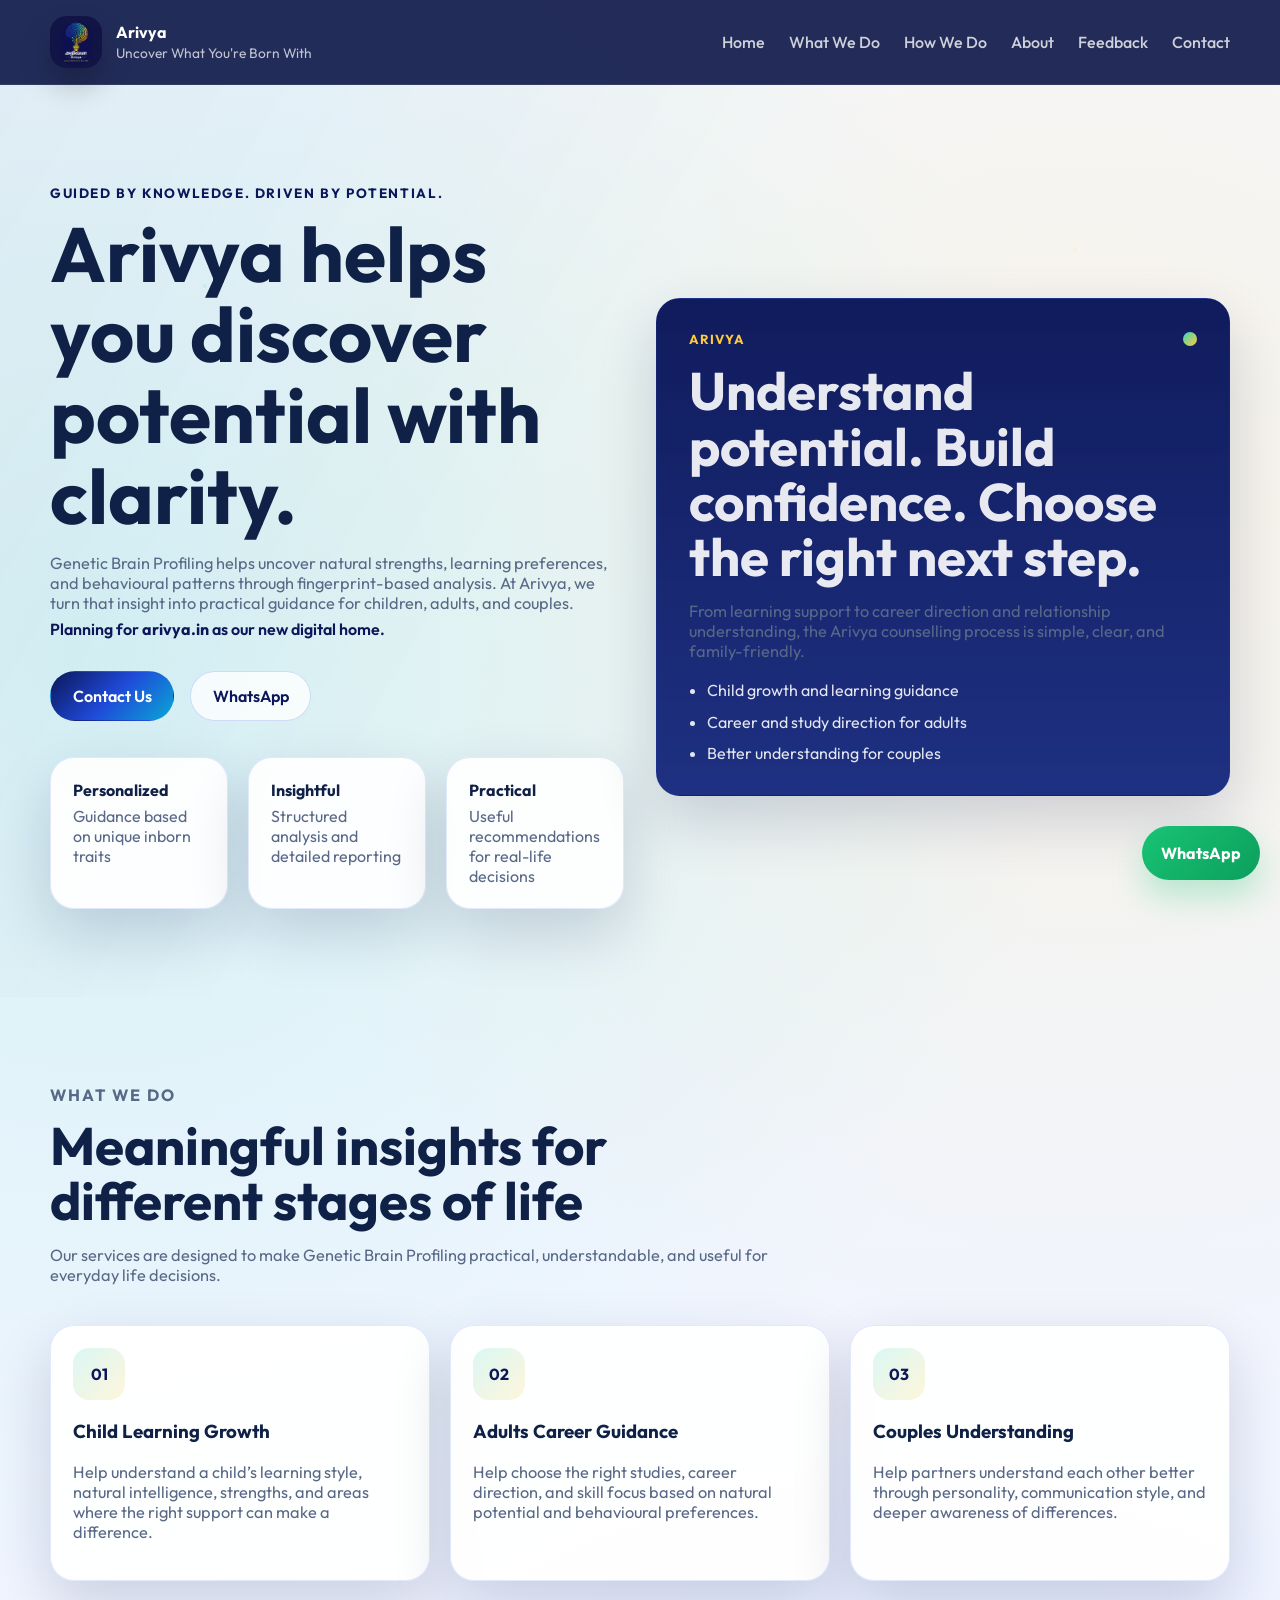
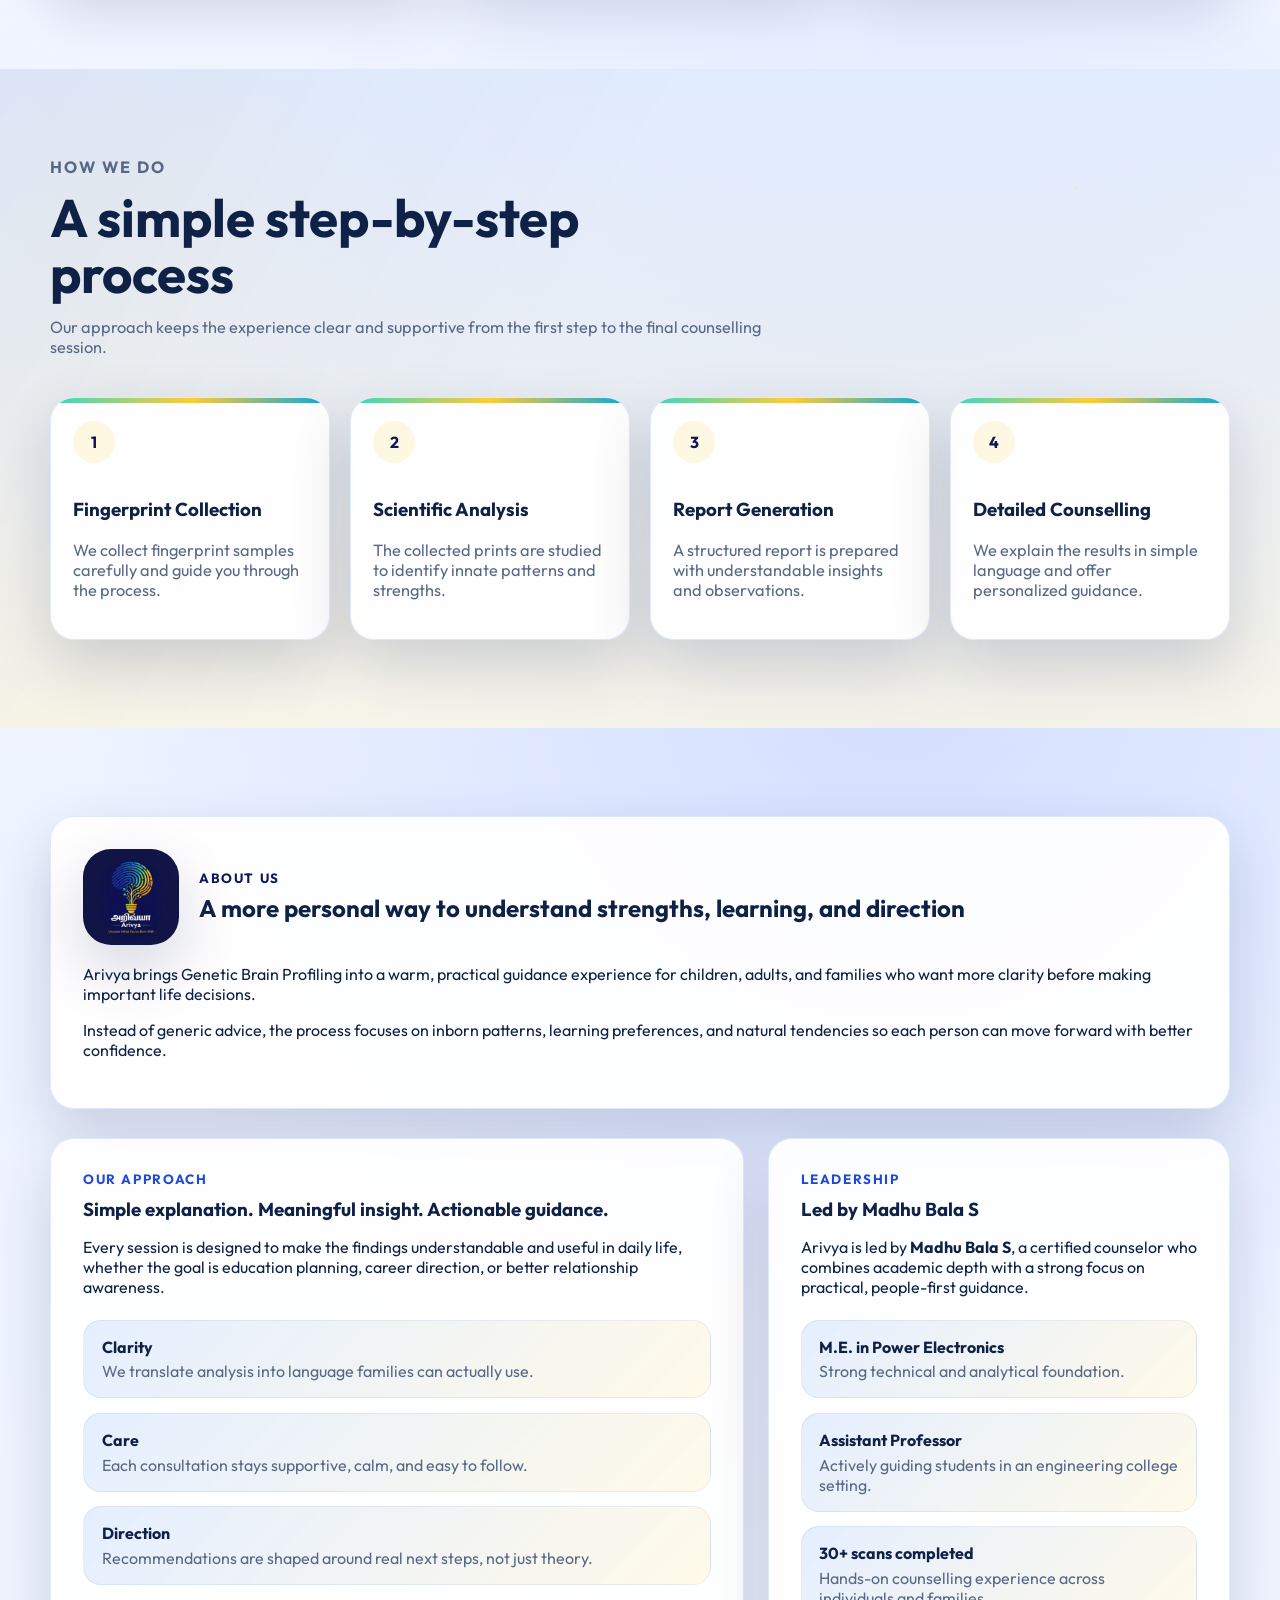
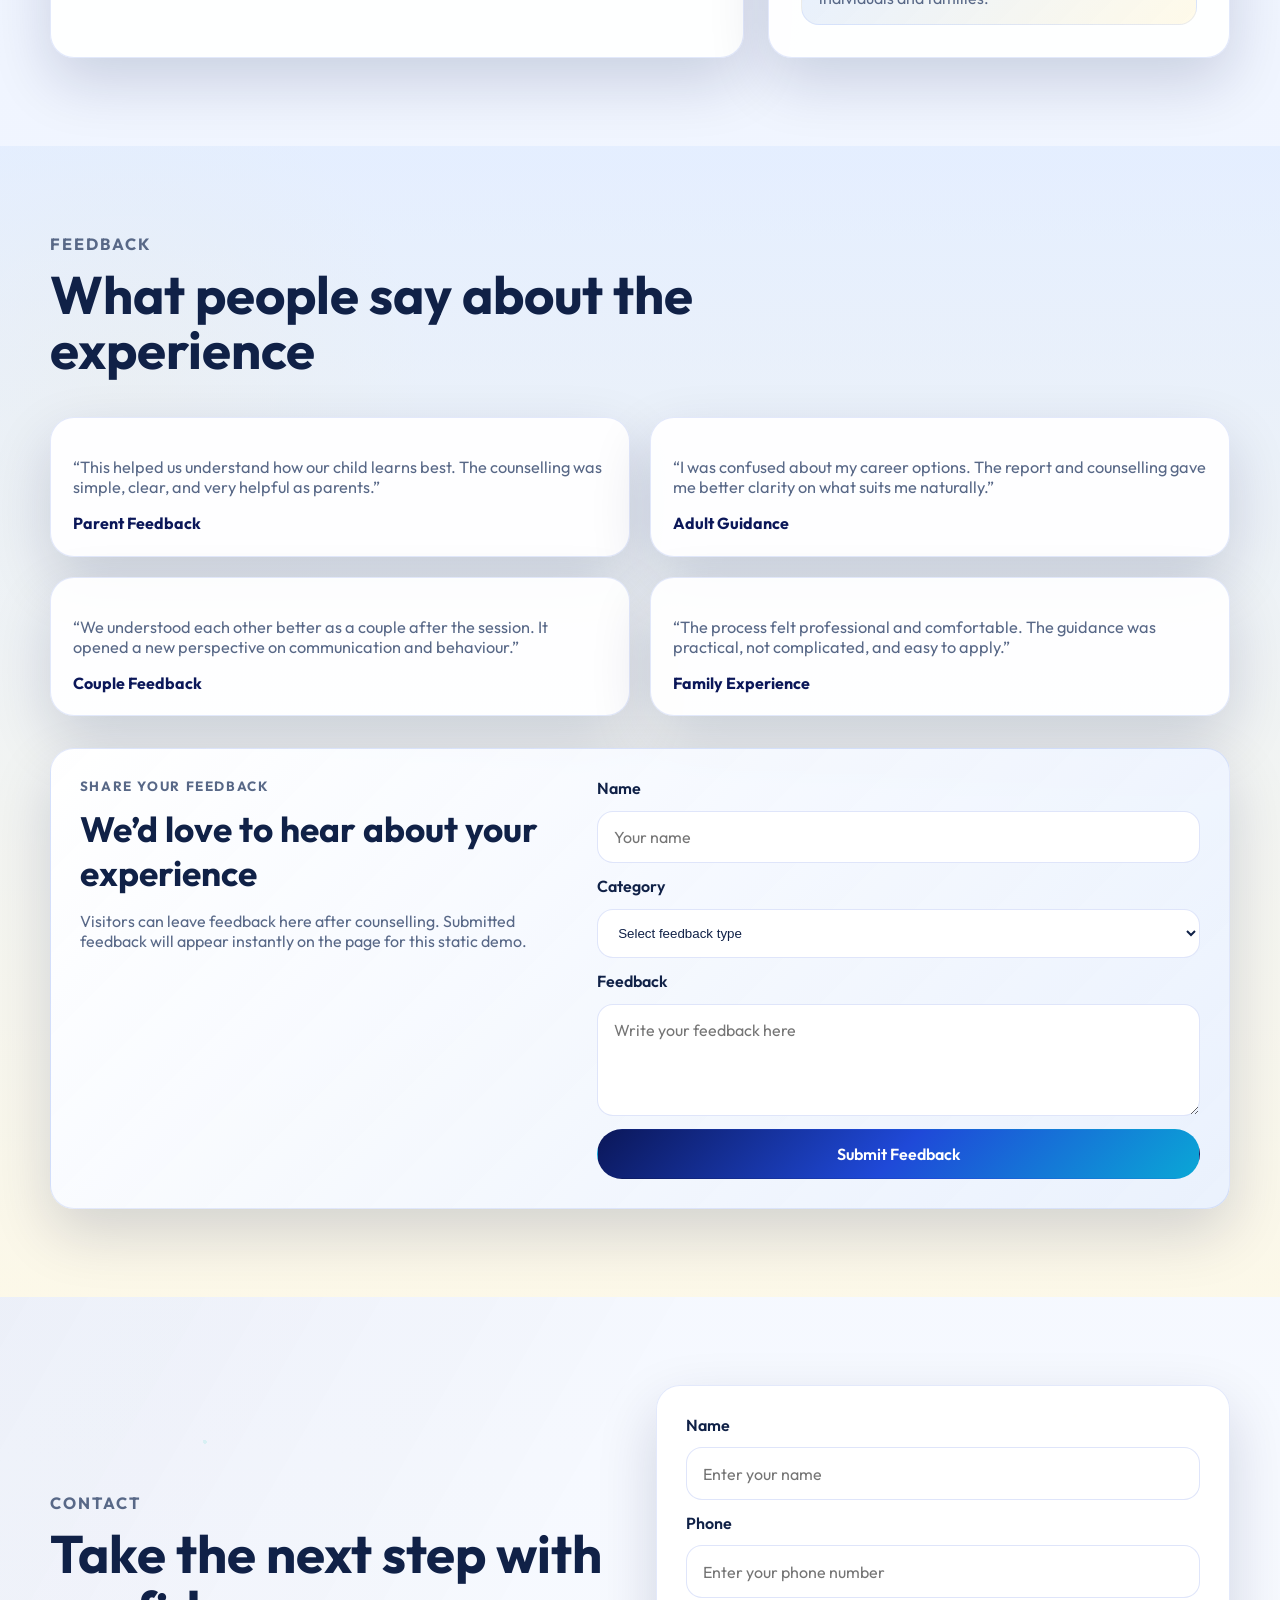
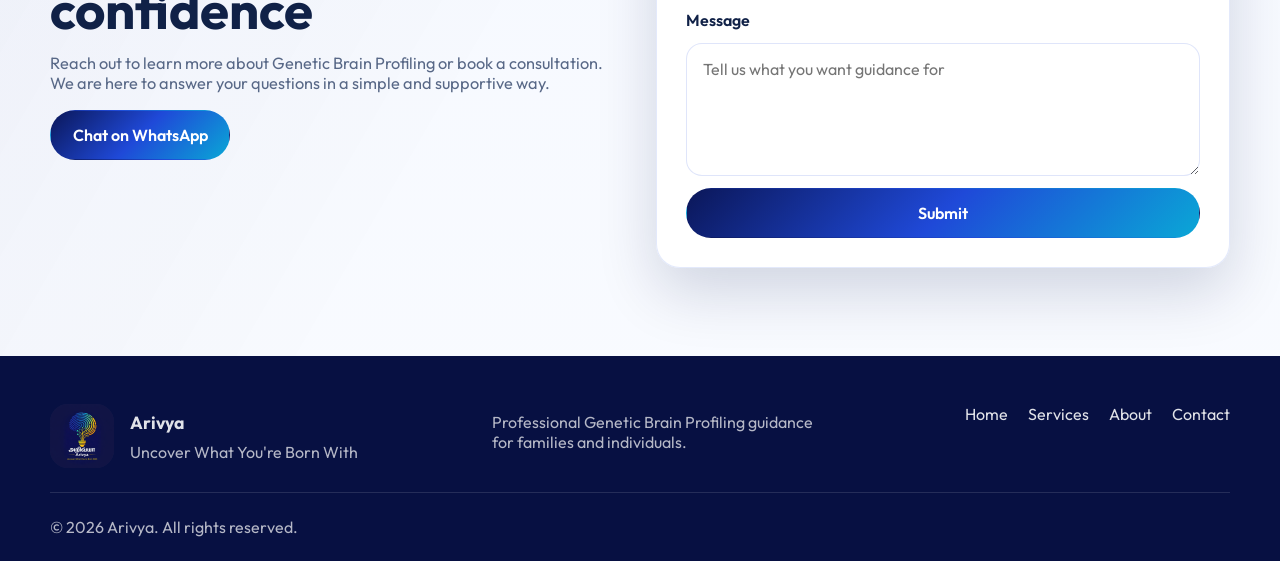
==== index.html @ 5482d52f "initial commit to website" ====
<!DOCTYPE html>
<html lang="en">
  <head>
    <meta charset="UTF-8" />
    <meta name="viewport" content="width=device-width, initial-scale=1.0" />
    <title>Arivya | Genetic Brain Profiling</title>
    <meta
      name="description"
      content="Arivya helps families, adults, and couples gain clarity through Genetic Brain Profiling with scientific analysis and personalized counselling."
    />
    <link rel="preconnect" href="https://fonts.googleapis.com" />
    <link rel="preconnect" href="https://fonts.gstatic.com" crossorigin />
    <link
      href="https://fonts.googleapis.com/css2?family=Outfit:wght@300;400;500;600;700;800&display=swap"
      rel="stylesheet"
    />
    <link rel="stylesheet" href="style.css" />
  </head>
  <body>
    <header class="site-header">
      <div class="container nav-bar">
        <a href="#home" class="brand">
          <img class="brand-logo" src="assets/arivya_logo_new.png" alt="Arivya logo" />
          <span class="brand-text">
            <strong>Arivya</strong>
            <span>Uncover What You're Born With</span>
          </span>
        </a>

        <button class="nav-toggle" type="button" aria-label="Toggle navigation" aria-expanded="false">
          <span></span>
          <span></span>
          <span></span>
        </button>

        <nav class="nav-links">
          <a href="#home">Home</a>
          <a href="#services">What We Do</a>
          <a href="#process">How We Do</a>
          <a href="#about">About</a>
          <a href="#testimonials">Feedback</a>
          <a href="#contact">Contact</a>
        </nav>
      </div>
    </header>

    <main>
      <section class="hero section fingerprint-bg" id="home">
        <div class="container hero-grid">
          <div class="hero-content reveal">
            <p class="section-tag">Guided by Knowledge. Driven by Potential.</p>
            <h1>Arivya helps you discover potential with clarity.</h1>
            <p class="hero-text">
              Genetic Brain Profiling helps uncover natural strengths, learning preferences,
              and behavioural patterns through fingerprint-based analysis. At Arivya,
              we turn that insight into practical guidance for children, adults, and couples.
            </p>
            <p class="hero-domain">Planning for <strong>arivya.in</strong> as our new digital home.</p>
            <div class="hero-actions">
              <a class="btn btn-primary" href="#contact">Contact Us</a>
              <a class="btn btn-secondary" href="https://wa.me/919976723540" target="_blank" rel="noopener">WhatsApp</a>
            </div>
            <div class="hero-highlights">
              <div class="highlight-card">
                <strong>Personalized</strong>
                <span>Guidance based on unique inborn traits</span>
              </div>
              <div class="highlight-card">
                <strong>Insightful</strong>
                <span>Structured analysis and detailed reporting</span>
              </div>
              <div class="highlight-card">
                <strong>Practical</strong>
                <span>Useful recommendations for real-life decisions</span>
              </div>
            </div>
          </div>

          <div class="hero-visual reveal">
            <div class="hero-card">
              <div class="hero-card-top">
                <span class="mini-label">Arivya</span>
                <span class="mini-dot"></span>
              </div>
              <h2>Understand potential. Build confidence. Choose the right next step.</h2>
              <p>
                From learning support to career direction and relationship understanding,
                the Arivya counselling process is simple, clear, and family-friendly.
              </p>
              <ul class="hero-points">
                <li>Child growth and learning guidance</li>
                <li>Career and study direction for adults</li>
                <li>Better understanding for couples</li>
              </ul>
            </div>
          </div>
        </div>
      </section>

      <section class="services section" id="services">
        <div class="container">
          <div class="section-heading reveal">
            <p class="section-tag">What We Do</p>
            <h2>Meaningful insights for different stages of life</h2>
            <p>
              Our services are designed to make Genetic Brain Profiling practical,
              understandable, and useful for everyday life decisions.
            </p>
          </div>

          <div class="card-grid">
            <article class="info-card reveal">
              <div class="card-icon">01</div>
              <h3>Child Learning Growth</h3>
              <p>
                Help understand a child’s learning style, natural intelligence,
                strengths, and areas where the right support can make a difference.
              </p>
            </article>

            <article class="info-card reveal">
              <div class="card-icon">02</div>
              <h3>Adults Career Guidance</h3>
              <p>
                Help choose the right studies, career direction, and skill focus
                based on natural potential and behavioural preferences.
              </p>
            </article>

            <article class="info-card reveal">
              <div class="card-icon">03</div>
              <h3>Couples Understanding</h3>
              <p>
                Help partners understand each other better through personality,
                communication style, and deeper awareness of differences.
              </p>
            </article>
          </div>
        </div>
      </section>

      <section class="process section fingerprint-bg soft-section" id="process">
        <div class="container">
          <div class="section-heading reveal">
            <p class="section-tag">How We Do</p>
            <h2>A simple step-by-step process</h2>
            <p>
              Our approach keeps the experience clear and supportive from the first
              step to the final counselling session.
            </p>
          </div>

          <div class="steps-layout">
            <article class="step-card reveal">
              <span class="step-number">1</span>
              <h3>Fingerprint Collection</h3>
              <p>We collect fingerprint samples carefully and guide you through the process.</p>
            </article>

            <article class="step-card reveal">
              <span class="step-number">2</span>
              <h3>Scientific Analysis</h3>
              <p>The collected prints are studied to identify innate patterns and strengths.</p>
            </article>

            <article class="step-card reveal">
              <span class="step-number">3</span>
              <h3>Report Generation</h3>
              <p>A structured report is prepared with understandable insights and observations.</p>
            </article>

            <article class="step-card reveal">
              <span class="step-number">4</span>
              <h3>Detailed Counselling</h3>
              <p>We explain the results in simple language and offer personalized guidance.</p>
            </article>
          </div>
        </div>
      </section>

      <section class="about section" id="about">
        <div class="container about-shell">
          <div class="about-intro reveal">
            <div class="about-brand-lockup">
              <img class="section-logo" src="assets/arivya_logo_new.png" alt="Arivya logo" />
              <div>
                <p class="section-tag">About Us</p>
                <h2>A more personal way to understand strengths, learning, and direction</h2>
              </div>
            </div>
            <p>
              Arivya brings Genetic Brain Profiling into a warm, practical guidance experience for
              children, adults, and families who want more clarity before making important life decisions.
            </p>
            <p>
              Instead of generic advice, the process focuses on inborn patterns, learning preferences,
              and natural tendencies so each person can move forward with better confidence.
            </p>
          </div>

          <div class="about-story">
            <article class="about-panel reveal">
              <p class="about-kicker">Our Approach</p>
              <h3>Simple explanation. Meaningful insight. Actionable guidance.</h3>
              <p>
                Every session is designed to make the findings understandable and useful in daily life,
                whether the goal is education planning, career direction, or better relationship awareness.
              </p>
              <div class="about-points">
                <div class="about-point">
                  <strong>Clarity</strong>
                  <span>We translate analysis into language families can actually use.</span>
                </div>
                <div class="about-point">
                  <strong>Care</strong>
                  <span>Each consultation stays supportive, calm, and easy to follow.</span>
                </div>
                <div class="about-point">
                  <strong>Direction</strong>
                  <span>Recommendations are shaped around real next steps, not just theory.</span>
                </div>
              </div>
            </article>

            <aside class="about-profile reveal">
              <p class="about-kicker">Leadership</p>
              <h3>Led by Madhu Bala S</h3>
              <p>
                Arivya is led by <strong>Madhu Bala S</strong>, a certified counselor who combines
                academic depth with a strong focus on practical, people-first guidance.
              </p>
              <div class="profile-list">
                <div class="profile-item">
                  <strong>M.E. in Power Electronics</strong>
                  <span>Strong technical and analytical foundation.</span>
                </div>
                <div class="profile-item">
                  <strong>Assistant Professor</strong>
                  <span>Actively guiding students in an engineering college setting.</span>
                </div>
                <div class="profile-item">
                  <strong>30+ scans completed</strong>
                  <span>Hands-on counselling experience across individuals and families.</span>
                </div>
              </div>
            </aside>
          </div>
        </div>
      </section>

      <section class="testimonials section soft-section" id="testimonials">
        <div class="container">
          <div class="section-heading reveal">
            <p class="section-tag">Feedback</p>
            <h2>What people say about the experience</h2>
          </div>

          <div class="testimonial-grid" id="feedbackWall">
            <article class="testimonial-card reveal">
              <p>
                “This helped us understand how our child learns best. The counselling
                was simple, clear, and very helpful as parents.”
              </p>
              <h3>Parent Feedback</h3>
            </article>

            <article class="testimonial-card reveal">
              <p>
                “I was confused about my career options. The report and counselling
                gave me better clarity on what suits me naturally.”
              </p>
              <h3>Adult Guidance</h3>
            </article>

            <article class="testimonial-card reveal">
              <p>
                “We understood each other better as a couple after the session.
                It opened a new perspective on communication and behaviour.”
              </p>
              <h3>Couple Feedback</h3>
            </article>

            <article class="testimonial-card reveal">
              <p>
                “The process felt professional and comfortable. The guidance was
                practical, not complicated, and easy to apply.”
              </p>
              <h3>Family Experience</h3>
            </article>
          </div>

          <div class="feedback-box reveal">
            <div class="feedback-copy">
              <p class="section-tag">Share Your Feedback</p>
              <h3>We’d love to hear about your experience</h3>
              <p>
                Visitors can leave feedback here after counselling. Submitted feedback
                will appear instantly on the page for this static demo.
              </p>
            </div>

            <form class="feedback-form" id="feedbackForm">
              <label for="feedbackName">Name</label>
              <input id="feedbackName" name="feedbackName" type="text" placeholder="Your name" required />

              <label for="feedbackType">Category</label>
              <select id="feedbackType" name="feedbackType" required>
                <option value="">Select feedback type</option>
                <option value="Parent Feedback">Parent Feedback</option>
                <option value="Adult Guidance">Adult Guidance</option>
                <option value="Couple Feedback">Couple Feedback</option>
                <option value="Family Experience">Family Experience</option>
              </select>

              <label for="feedbackMessage">Feedback</label>
              <textarea
                id="feedbackMessage"
                name="feedbackMessage"
                rows="4"
                placeholder="Write your feedback here"
                required
              ></textarea>

              <button class="btn btn-primary" type="submit">Submit Feedback</button>
            </form>
          </div>
        </div>
      </section>

      <section class="contact section fingerprint-bg" id="contact">
        <div class="container contact-grid">
          <div class="contact-copy reveal">
            <p class="section-tag">Contact</p>
            <h2>Take the next step with confidence</h2>
            <p>
              Reach out to learn more about Genetic Brain Profiling or book a consultation.
              We are here to answer your questions in a simple and supportive way.
            </p>
            <a class="btn btn-primary" href="https://wa.me/919976723540" target="_blank" rel="noopener">Chat on WhatsApp</a>
          </div>

          <form class="contact-form reveal" id="contactForm">
            <label for="name">Name</label>
            <input id="name" name="name" type="text" placeholder="Enter your name" required />

            <label for="phone">Phone</label>
            <input id="phone" name="phone" type="tel" placeholder="Enter your phone number" required />

            <label for="message">Message</label>
            <textarea id="message" name="message" rows="5" placeholder="Tell us what you want guidance for" required></textarea>

            <button class="btn btn-primary" type="submit">Submit</button>
          </form>
        </div>
      </section>
    </main>

    <footer class="site-footer">
      <div class="container footer-wrap">
        <div class="footer-brand">
          <img class="footer-logo" src="assets/arivya_logo_new.png" alt="Arivya logo" />
          <div>
            <strong>Arivya</strong>
            <p>Uncover What You're Born With</p>
          </div>
        </div>
        <div class="footer-copy">
          <p>Professional Genetic Brain Profiling guidance for families and individuals.</p>
        </div>
        <div class="footer-links">
          <a href="#home">Home</a>
          <a href="#services">Services</a>
          <a href="#about">About</a>
          <a href="#contact">Contact</a>
        </div>
      </div>
      <div class="container footer-bottom">
        <p>© 2026 Arivya. All rights reserved.</p>
      </div>
    </footer>

    <a
      class="whatsapp-float"
      href="https://wa.me/919976723540"
      target="_blank"
      rel="noopener"
      aria-label="Chat on WhatsApp"
    >
      WhatsApp
    </a>

    <script src="script.js"></script>
  </body>
</html>
---- style.css ----
:root {
  --primary: #1f49d8;
  --primary-dark: #0b1759;
  --secondary: #0aa7d6;
  --accent: #39d7c1;
  --accent-2: #2f63ff;
  --accent-3: #8ae9d8;
  --accent-4: #ffcb38;
  --accent-soft: rgba(255, 203, 56, 0.14);
  --bg: #071042;
  --surface: rgba(255, 255, 255, 0.92);
  --surface-strong: #ffffff;
  --text: #102147;
  --muted: #586887;
  --border: rgba(31, 73, 216, 0.12);
  --shadow: 0 24px 60px rgba(7, 16, 66, 0.16);
  --radius: 24px;
  --radius-sm: 18px;
  --container: 1180px;
}

*,
*::before,
*::after {
  box-sizing: border-box;
}

html {
  scroll-behavior: smooth;
}

body {
  margin: 0;
  font-family: "Outfit", sans-serif;
  color: var(--text);
  background:
    radial-gradient(circle at 8% 12%, rgba(57, 215, 193, 0.16), transparent 20%),
    radial-gradient(circle at 85% 10%, rgba(255, 203, 56, 0.12), transparent 18%),
    radial-gradient(circle at 70% 42%, rgba(47, 99, 255, 0.14), transparent 26%),
    linear-gradient(180deg, #f6f8ff 0%, #edf3ff 48%, #f9fbff 100%);
}

a {
  color: inherit;
  text-decoration: none;
}

button,
input,
textarea {
  font: inherit;
}

img {
  max-width: 100%;
}

.container {
  width: min(calc(100% - 2rem), var(--container));
  margin: 0 auto;
}

.section {
  padding: 5.5rem 0;
  position: relative;
}

.fingerprint-bg::before {
  content: "";
  position: absolute;
  inset: 0;
  background-image:
    radial-gradient(circle at 16% 22%, rgba(57, 215, 193, 0.16) 0 2px, transparent 2px 100%),
    radial-gradient(circle at 84% 18%, rgba(255, 203, 56, 0.12) 0 2px, transparent 2px 100%),
    linear-gradient(120deg, rgba(11, 23, 89, 0.05), transparent 46%);
  opacity: 0.8;
  pointer-events: none;
}

.soft-section {
  background:
    linear-gradient(180deg, rgba(219, 233, 255, 0.56), rgba(255, 248, 223, 0.7)),
    radial-gradient(circle at 10% 20%, rgba(255, 203, 56, 0.08), transparent 20%);
}

.site-header {
  position: sticky;
  top: 0;
  z-index: 100;
  background: rgba(6, 16, 67, 0.88);
  backdrop-filter: blur(16px);
  border-bottom: 1px solid rgba(255, 255, 255, 0.08);
}

.nav-bar {
  min-height: 84px;
  display: flex;
  align-items: center;
  justify-content: space-between;
  gap: 1rem;
}

.brand {
  display: inline-flex;
  align-items: center;
  gap: 0.85rem;
}

.brand-logo {
  width: 52px;
  height: 52px;
  border-radius: 16px;
  object-fit: contain;
  background: rgba(255, 255, 255, 0.06);
  box-shadow: 0 16px 30px rgba(0, 0, 0, 0.22);
}

.brand-text {
  display: grid;
  gap: 0.15rem;
}

.brand-text strong {
  font-size: 1rem;
  color: #ffffff;
}

.brand-text span {
  color: rgba(255, 255, 255, 0.72);
  font-size: 0.86rem;
}

.nav-links {
  display: flex;
  align-items: center;
  gap: 1.5rem;
}

.nav-links a {
  color: rgba(255, 255, 255, 0.78);
  font-weight: 500;
  transition: color 0.25s ease;
}

.nav-links a:hover {
  color: #ffffff;
}

.nav-toggle {
  display: none;
  border: 0;
  background: transparent;
  padding: 0.35rem;
}

.nav-toggle span {
  display: block;
  width: 24px;
  height: 2px;
  border-radius: 999px;
  background: #ffffff;
  margin: 5px 0;
  transition: transform 0.25s ease, opacity 0.25s ease;
}

.hero-grid,
.contact-grid {
  display: grid;
  grid-template-columns: repeat(2, minmax(0, 1fr));
  gap: 2rem;
  align-items: center;
}

.hero {
  overflow: hidden;
  padding-top: 6.25rem;
}

.section-tag {
  margin: 0 0 0.8rem;
  color: var(--primary-dark);
  font-size: 0.84rem;
  font-weight: 700;
  text-transform: uppercase;
  letter-spacing: 0.12em;
}

.hero-content h1,
.section-heading h2,
.about-content h2,
.contact-copy h2,
.hero-card h2 {
  margin: 0;
  line-height: 1.05;
}

.hero-content h1 {
  font-size: clamp(2.8rem, 6vw, 4.8rem);
  max-width: 11ch;
}

.hero-domain {
  margin: -0.6rem 0 0;
  color: var(--primary-dark);
  font-weight: 600;
}

.hero-text,
.section-heading p,
.about-content p,
.contact-copy p,
.info-card p,
.step-card p,
.testimonial-card p,
.hero-card p {
  color: var(--muted);
  font-size: 1.02rem;
}

.hero-actions {
  display: flex;
  flex-wrap: wrap;
  gap: 1rem;
  margin: 2rem 0 2.2rem;
}

.btn {
  display: inline-flex;
  align-items: center;
  justify-content: center;
  min-height: 50px;
  padding: 0 1.35rem;
  border-radius: 999px;
  border: 1px solid transparent;
  font-weight: 600;
  transition: transform 0.25s ease, box-shadow 0.25s ease, background 0.25s ease;
}

.btn:hover {
  transform: translateY(-2px);
  box-shadow: 0 14px 28px rgba(7, 16, 66, 0.18);
}

.btn-primary {
  color: #fff;
  background: linear-gradient(135deg, var(--primary-dark), var(--primary), var(--secondary));
}

.btn-secondary {
  color: var(--primary-dark);
  background: rgba(255, 255, 255, 0.78);
  border-color: rgba(31, 73, 216, 0.18);
}

.hero-highlights,
.card-grid,
.steps-layout,
.testimonial-grid {
  display: grid;
  gap: 1.25rem;
}

.hero-highlights {
  grid-template-columns: repeat(3, minmax(0, 1fr));
}

.highlight-card,
.info-card,
.step-card,
.testimonial-card,
.feedback-box,
.contact-form,
.hero-card {
  background: var(--surface);
  border: 1px solid var(--border);
  border-radius: var(--radius);
  box-shadow: var(--shadow);
}

.highlight-card,
.info-card,
.step-card,
.testimonial-card {
  padding: 1.4rem;
}

.highlight-card strong {
  display: block;
  margin-bottom: 0.35rem;
}

.highlight-card span {
  color: var(--muted);
}

.hero-visual {
  position: relative;
}

.hero-card {
  padding: 2rem;
  background:
    linear-gradient(180deg, rgba(11, 23, 89, 0.98), rgba(18, 37, 123, 0.95)),
    #fff;
  color: rgba(255, 255, 255, 0.9);
}

.hero-card-top {
  display: flex;
  justify-content: space-between;
  align-items: center;
  margin-bottom: 1rem;
}

.mini-label {
  font-size: 0.82rem;
  font-weight: 700;
  color: var(--accent-4);
  letter-spacing: 0.08em;
  text-transform: uppercase;
}

.mini-dot {
  width: 14px;
  height: 14px;
  border-radius: 50%;
  background: linear-gradient(135deg, var(--accent), var(--accent-4));
}

.hero-points {
  padding-left: 1.15rem;
  margin: 1.2rem 0 0;
  color: rgba(255, 255, 255, 0.88);
}

.hero-points li + li {
  margin-top: 0.7rem;
}

.section-heading {
  max-width: 720px;
  margin: 0 auto 2.5rem 0;
}

.section-heading h2,
.about-content h2,
.contact-copy h2,
.hero-card h2 {
  font-size: clamp(2rem, 4.5vw, 3.3rem);
}

.card-grid {
  grid-template-columns: repeat(3, minmax(0, 1fr));
}

.card-icon {
  width: 52px;
  height: 52px;
  border-radius: 16px;
  display: grid;
  place-items: center;
  margin-bottom: 1rem;
  background: linear-gradient(135deg, rgba(57, 215, 193, 0.18), rgba(255, 203, 56, 0.18));
  color: var(--primary-dark);
  font-weight: 700;
}

.steps-layout {
  grid-template-columns: repeat(4, minmax(0, 1fr));
}

.step-card {
  position: relative;
  overflow: hidden;
}

.step-card::after {
  content: "";
  position: absolute;
  top: 0;
  left: 0;
  width: 100%;
  height: 5px;
  background: linear-gradient(90deg, var(--accent), var(--accent-4), var(--secondary));
}

.step-number {
  display: inline-grid;
  place-items: center;
  width: 42px;
  height: 42px;
  border-radius: 50%;
  margin-bottom: 1rem;
  background: var(--accent-soft);
  color: var(--primary-dark);
  font-weight: 700;
}

.section-logo {
  width: 96px;
  border-radius: 28px;
  display: block;
  box-shadow: var(--shadow);
}

.about-shell {
  display: grid;
  gap: 1.8rem;
}

.about-intro,
.about-panel,
.about-profile {
  background: var(--surface);
  border: 1px solid var(--border);
  border-radius: var(--radius);
  box-shadow: var(--shadow);
}

.about-intro {
  padding: 2rem;
}

.about-brand-lockup {
  display: flex;
  align-items: center;
  gap: 1.25rem;
  margin-bottom: 1.2rem;
}

.about-brand-lockup .section-tag {
  margin-bottom: 0.45rem;
}

.about-intro h2,
.about-panel h3,
.about-profile h3 {
  margin: 0;
}

.about-story {
  display: grid;
  grid-template-columns: minmax(0, 1.2fr) minmax(320px, 0.8fr);
  gap: 1.5rem;
}

.about-panel,
.about-profile {
  padding: 2rem;
}

.about-kicker {
  margin: 0 0 0.65rem;
  color: var(--primary);
  font-size: 0.84rem;
  font-weight: 700;
  letter-spacing: 0.12em;
  text-transform: uppercase;
}

.about-points,
.profile-list {
  display: grid;
  gap: 0.9rem;
  margin-top: 1.4rem;
}

.about-point,
.profile-item {
  padding: 1rem 1.1rem;
  border-radius: 18px;
  background: linear-gradient(135deg, rgba(219, 233, 255, 0.74), rgba(255, 248, 223, 0.68));
  border: 1px solid rgba(31, 73, 216, 0.08);
}

.about-point strong,
.profile-item strong {
  display: block;
  margin-bottom: 0.3rem;
}

.about-point span,
.profile-item span {
  color: var(--muted);
}

.testimonial-grid {
  grid-template-columns: repeat(2, minmax(0, 1fr));
}

.testimonial-card h3 {
  margin: 1rem 0 0;
  font-size: 1rem;
  color: var(--primary-dark);
}

.feedback-box {
  display: grid;
  grid-template-columns: 0.9fr 1.1fr;
  gap: 1.5rem;
  margin-top: 2rem;
  padding: 1.8rem;
  background:
    linear-gradient(135deg, rgba(255, 255, 255, 0.98), rgba(232, 240, 255, 0.9));
}

.feedback-copy h3 {
  margin: 0 0 0.8rem;
  font-size: clamp(1.6rem, 3vw, 2.2rem);
}

.feedback-copy p {
  color: var(--muted);
}

.feedback-form {
  display: grid;
  gap: 0.8rem;
}

.feedback-form label {
  font-weight: 600;
}

.feedback-form input,
.feedback-form select,
.feedback-form textarea,
.contact-form input,
.contact-form textarea {
  width: 100%;
  padding: 0.95rem 1rem;
  border-radius: 16px;
  border: 1px solid rgba(31, 73, 216, 0.14);
  background: #fff;
  color: var(--text);
  outline: none;
  transition: border-color 0.2s ease, box-shadow 0.2s ease;
}

.contact-form {
  display: grid;
  gap: 0.8rem;
  padding: 1.8rem;
  background: rgba(255, 255, 255, 0.94);
}

.contact-form label {
  font-weight: 600;
}

.feedback-form input:focus,
.feedback-form select:focus,
.feedback-form textarea:focus,
.contact-form input:focus,
.contact-form textarea:focus {
  border-color: var(--primary);
  box-shadow: 0 0 0 4px rgba(47, 99, 255, 0.12);
}

.site-footer {
  background: #071042;
  color: rgba(255, 255, 255, 0.88);
  padding-top: 3rem;
}

.footer-wrap,
.footer-bottom {
  display: flex;
  justify-content: space-between;
  gap: 1.5rem;
}

.footer-wrap {
  align-items: flex-start;
  padding-bottom: 1.5rem;
}

.footer-wrap p,
.footer-bottom p {
  margin: 0.5rem 0 0;
  color: rgba(255, 255, 255, 0.7);
}

.footer-brand {
  display: flex;
  align-items: center;
  gap: 1rem;
}

.footer-brand strong {
  display: block;
  font-size: 1.1rem;
}

.footer-copy {
  max-width: 340px;
}

.footer-logo {
  width: 64px;
  height: 64px;
  border-radius: 18px;
  object-fit: contain;
  background: rgba(255, 255, 255, 0.05);
}

.footer-links {
  display: flex;
  flex-wrap: wrap;
  gap: 1rem 1.25rem;
}

.footer-links a:hover {
  color: #ffffff;
}

.footer-bottom {
  border-top: 1px solid rgba(255, 255, 255, 0.12);
  padding: 1rem 0 1.5rem;
}

.whatsapp-float {
  position: fixed;
  right: 20px;
  bottom: 20px;
  z-index: 120;
  min-height: 54px;
  padding: 0 1.2rem;
  border-radius: 999px;
  display: inline-flex;
  align-items: center;
  justify-content: center;
  color: #fff;
  font-weight: 700;
  background: linear-gradient(135deg, #18c474, #0c9e5d);
  box-shadow: 0 16px 32px rgba(24, 196, 116, 0.28);
  transition: transform 0.25s ease;
}

.whatsapp-float:hover {
  transform: translateY(-2px);
}

.reveal {
  opacity: 0;
  transform: translateY(28px);
  transition: opacity 0.7s ease, transform 0.7s ease;
}

.reveal.visible {
  opacity: 1;
  transform: translateY(0);
}

@media (max-width: 980px) {
  .nav-toggle {
    display: block;
  }

  .nav-links {
    position: absolute;
    top: 84px;
    left: 1rem;
    right: 1rem;
    flex-direction: column;
    align-items: flex-start;
    padding: 1rem;
    background: rgba(8, 19, 75, 0.96);
    border: 1px solid rgba(255, 255, 255, 0.08);
    border-radius: 20px;
    box-shadow: var(--shadow);
    opacity: 0;
    pointer-events: none;
    transform: translateY(-10px);
    transition: opacity 0.25s ease, transform 0.25s ease;
  }

  .nav-links.open {
    opacity: 1;
    pointer-events: auto;
    transform: translateY(0);
  }

  .nav-toggle.active span:nth-child(1) {
    transform: translateY(7px) rotate(45deg);
  }

  .nav-toggle.active span:nth-child(2) {
    opacity: 0;
  }

  .nav-toggle.active span:nth-child(3) {
    transform: translateY(-7px) rotate(-45deg);
  }

  .hero-grid,
  .about-story,
  .contact-grid,
  .card-grid,
  .steps-layout,
  .testimonial-grid,
  .feedback-box,
  .hero-highlights {
    grid-template-columns: 1fr;
  }
}

@media (max-width: 640px) {
  .section {
    padding: 4.2rem 0;
  }

  .hero-content h1 {
    max-width: none;
  }

  .hero-actions,
  .footer-wrap,
  .footer-bottom {
    flex-direction: column;
    align-items: flex-start;
  }

  .about-brand-lockup,
  .footer-brand {
    align-items: flex-start;
  }

  .hero-card,
  .contact-form {
    padding: 1.4rem;
  }

  .whatsapp-float {
    right: 16px;
    bottom: 16px;
  }
}
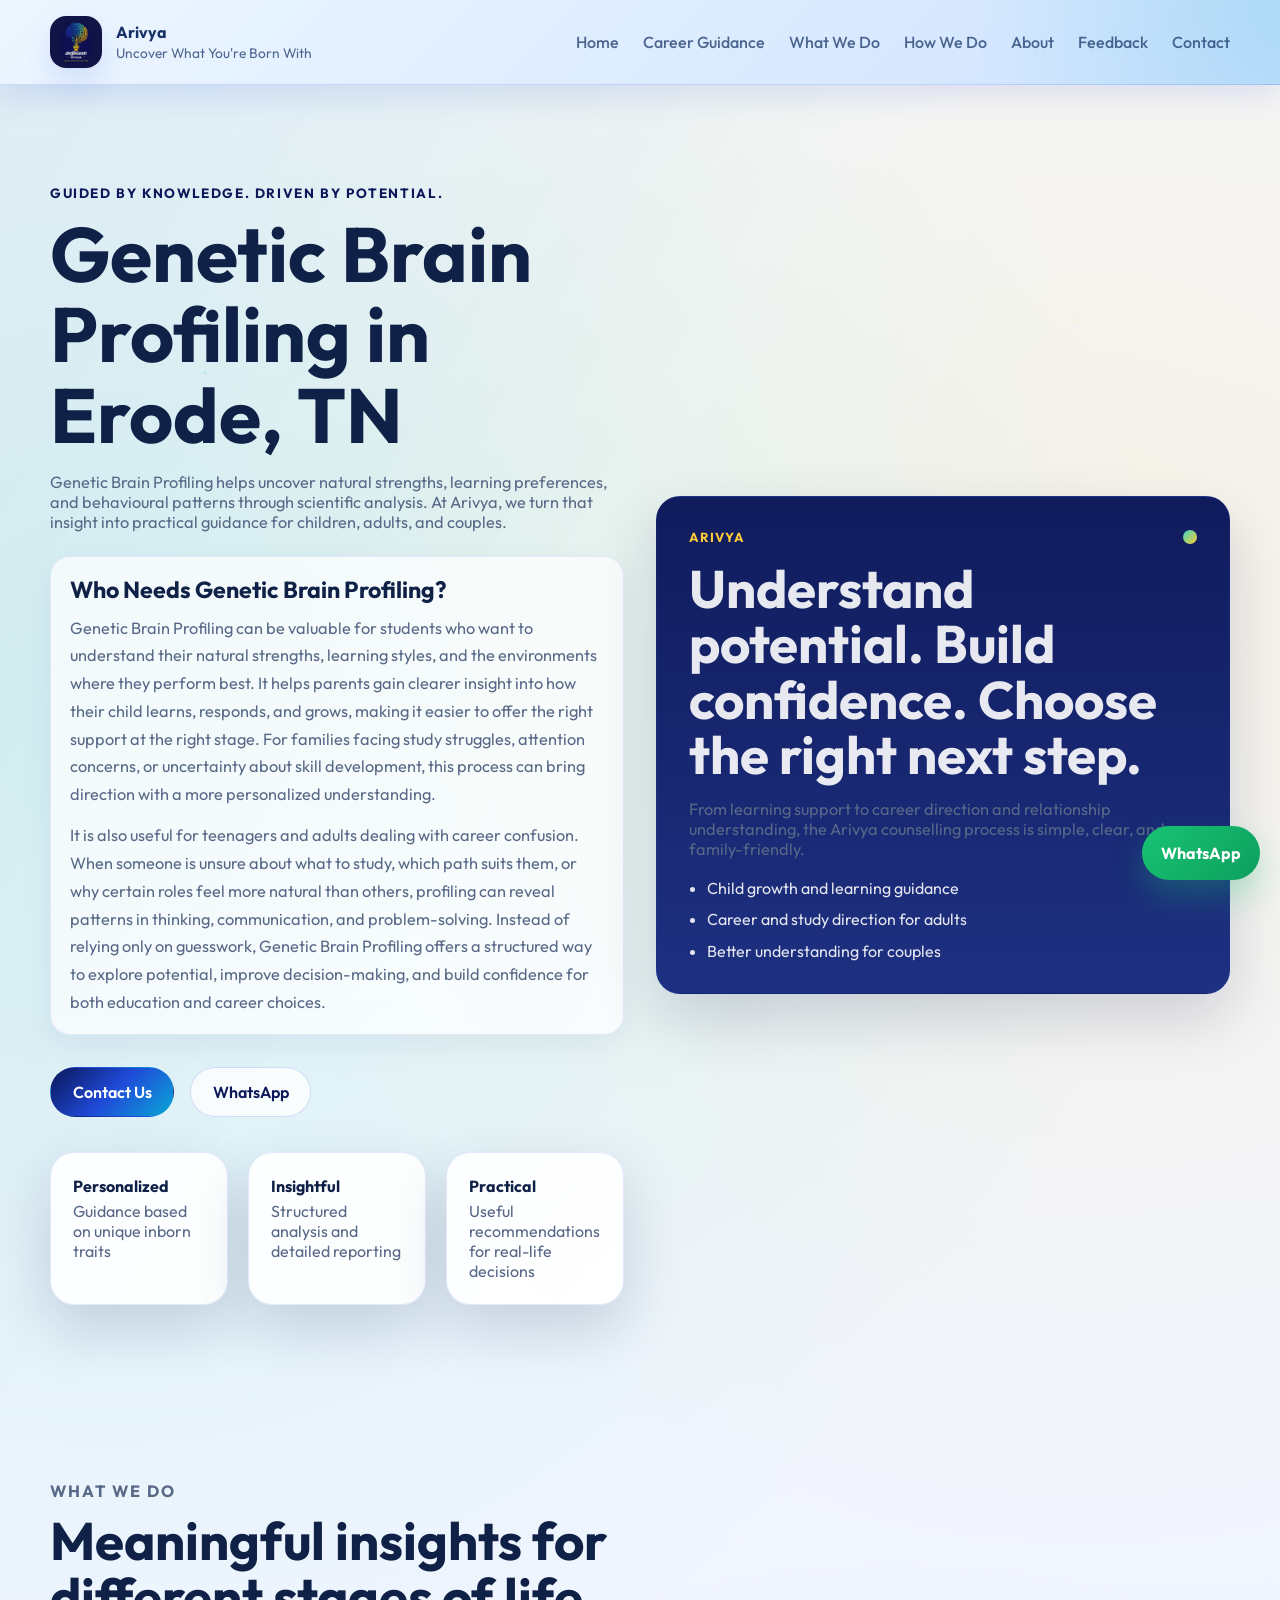
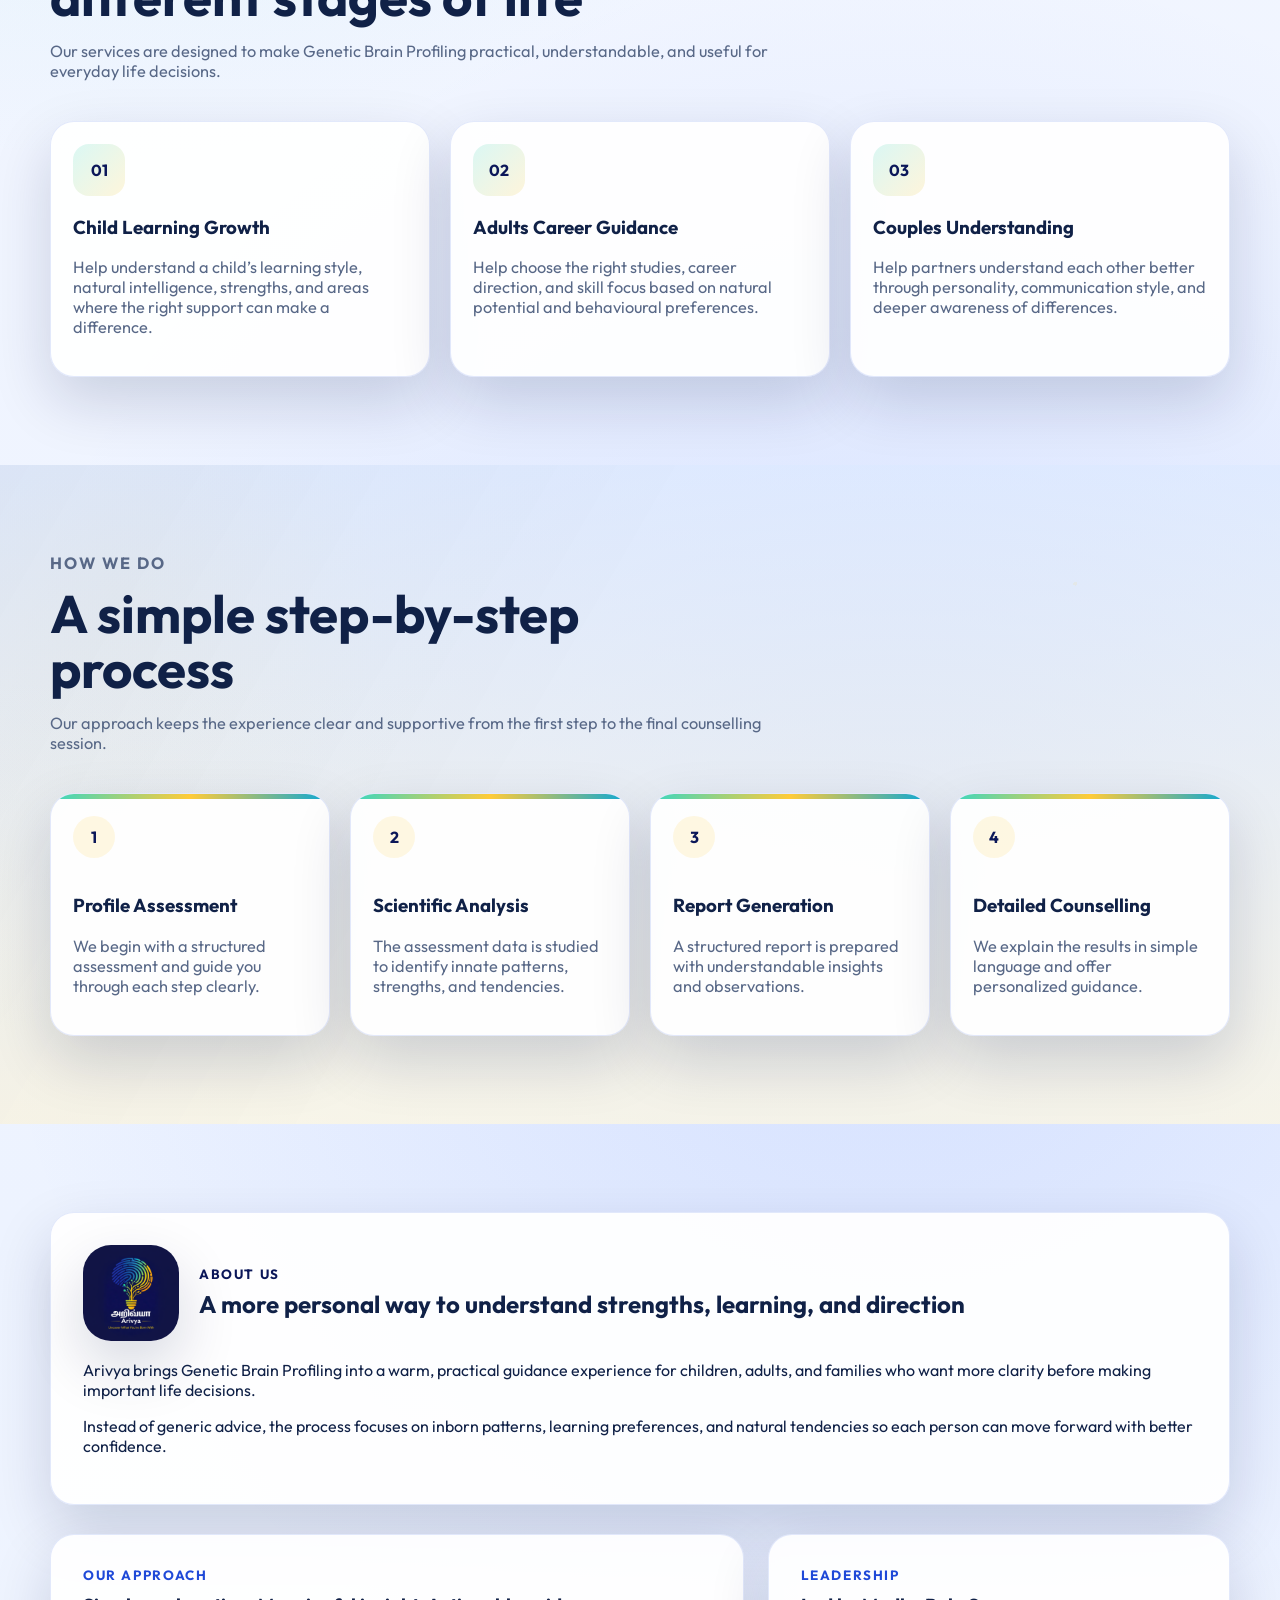
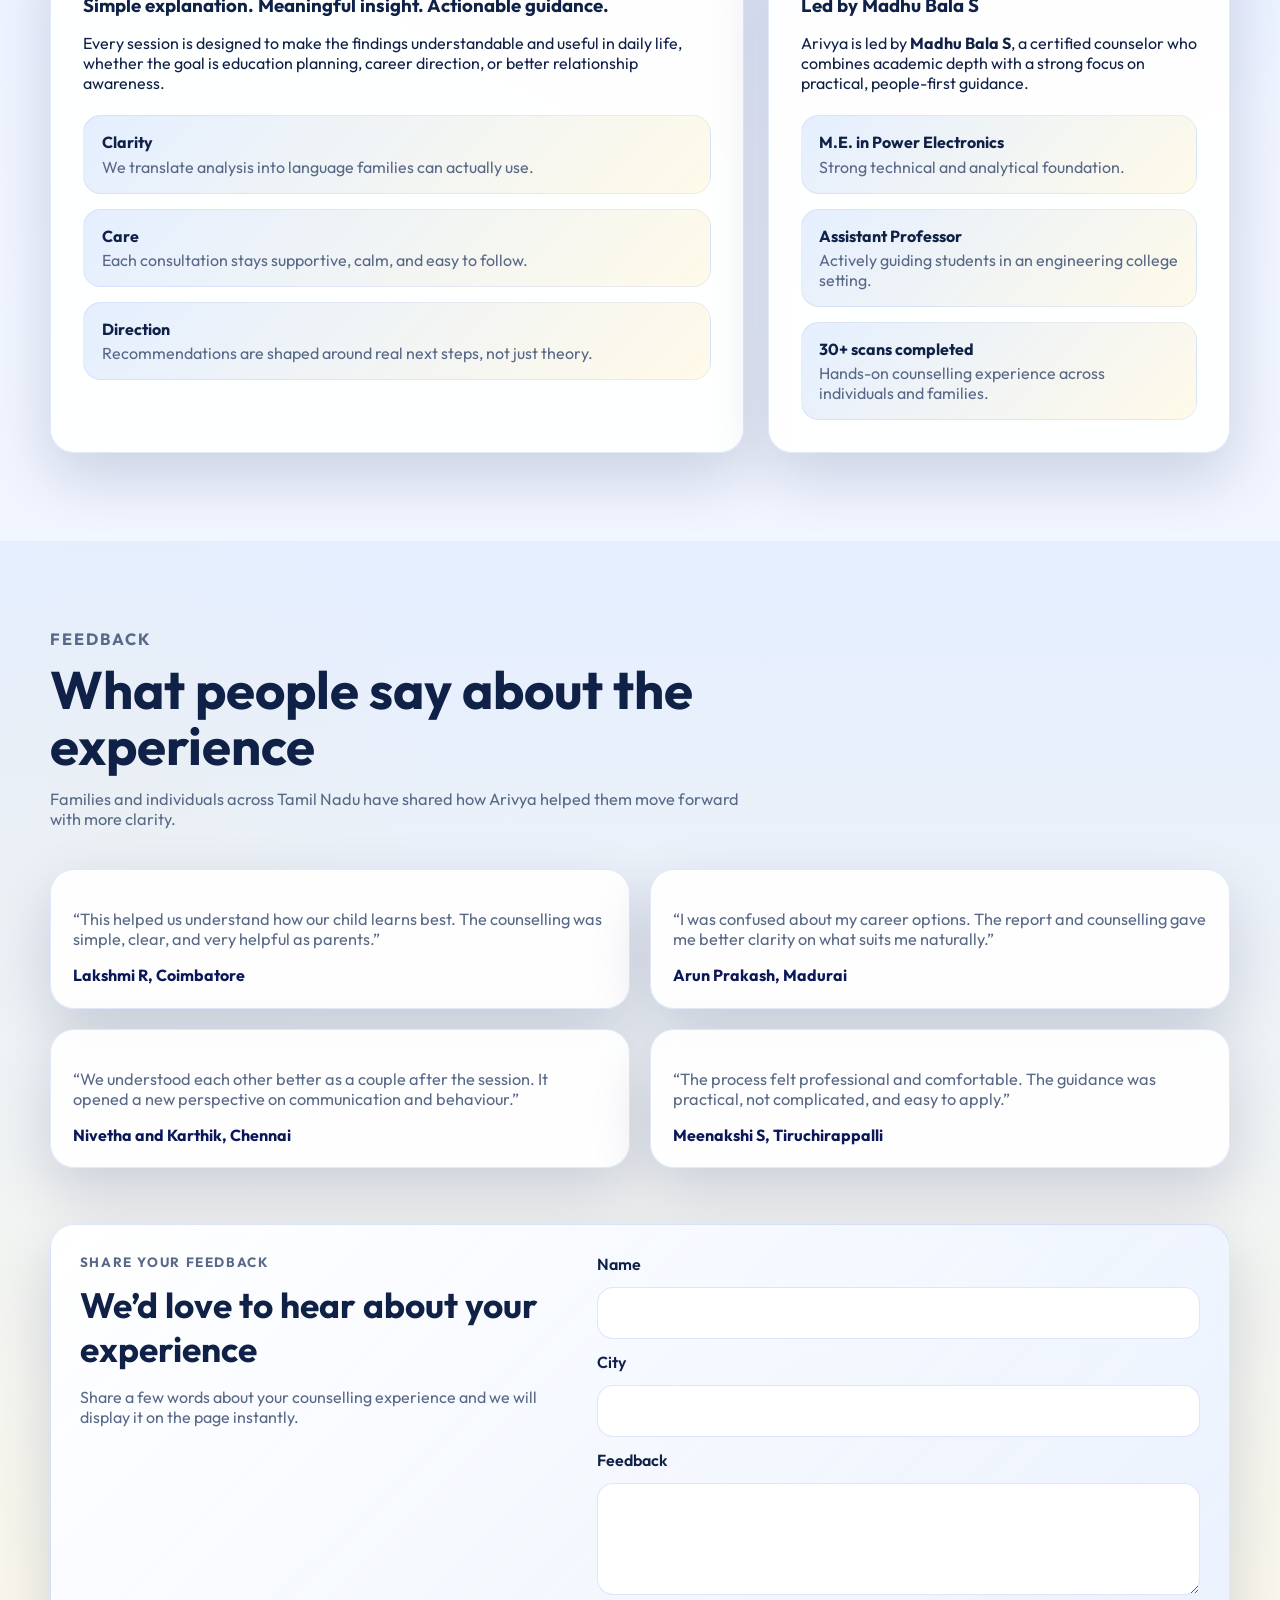
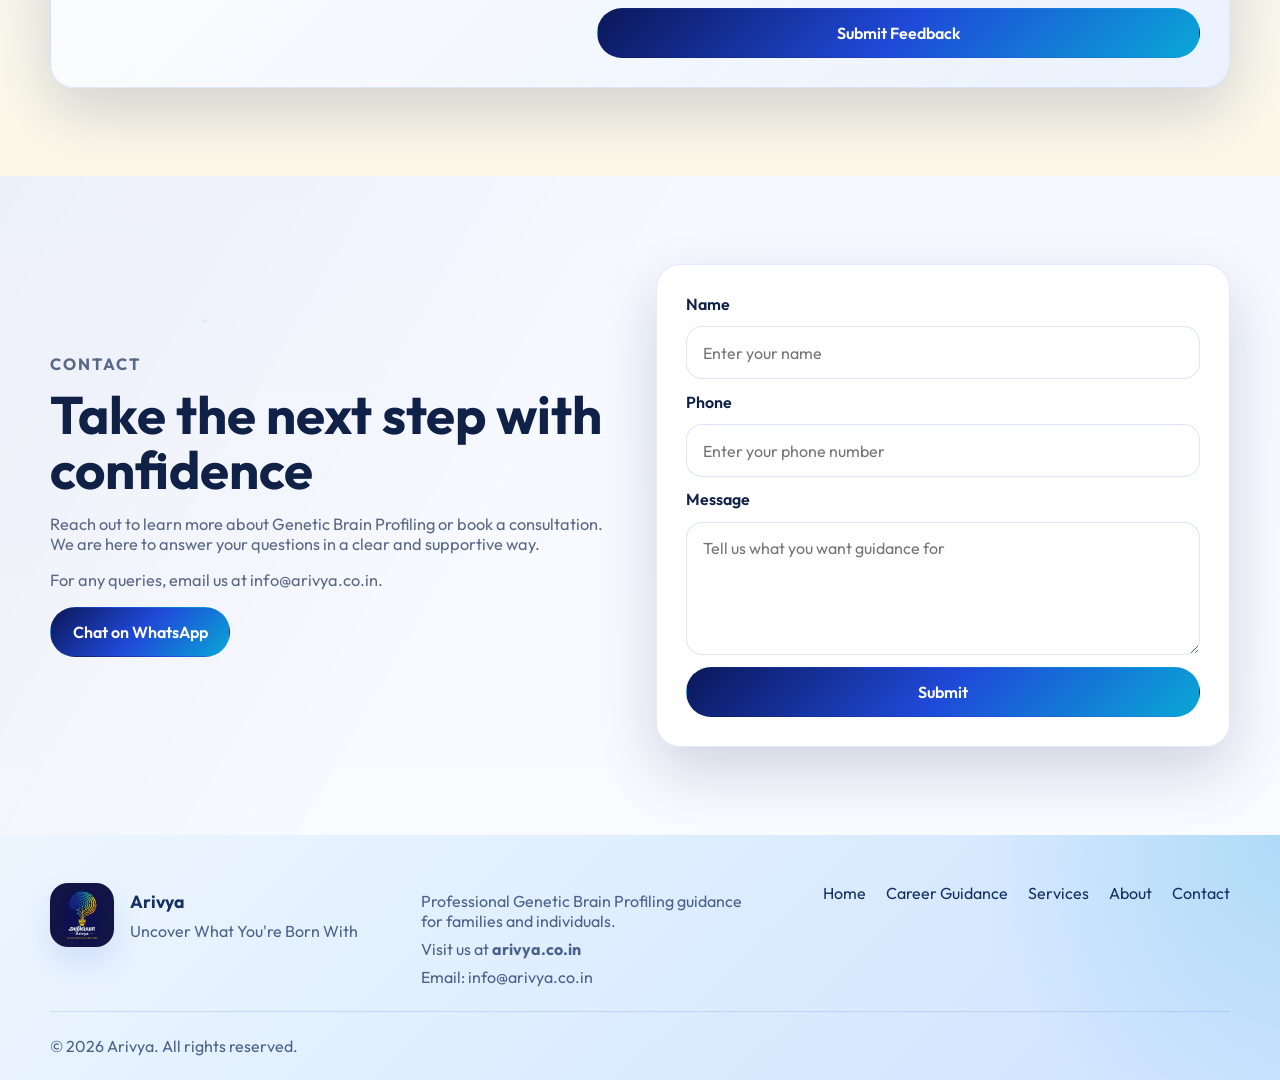
==== commit e5b56961: "new page added and SEO optimization started" ====
--- a/index.html
+++ b/index.html
@@ -3,10 +3,10 @@
   <head>
     <meta charset="UTF-8" />
     <meta name="viewport" content="width=device-width, initial-scale=1.0" />
-    <title>Arivya | Genetic Brain Profiling</title>
+    <title>Genetic Brain Profiling & Personalized counselling in Erode | Arivya</title>
     <meta
       name="description"
-      content="Arivya helps families, adults, and couples gain clarity through Genetic Brain Profiling with scientific analysis and personalized counselling."
+      content="Arivya offers professional genetic brain profiling and DMIT testing in Erode to help understand strengths, learning styles, and career paths."
     />
     <link rel="preconnect" href="https://fonts.googleapis.com" />
     <link rel="preconnect" href="https://fonts.gstatic.com" crossorigin />
@@ -14,6 +14,11 @@
       href="https://fonts.googleapis.com/css2?family=Outfit:wght@300;400;500;600;700;800&display=swap"
       rel="stylesheet"
     />
+    <link rel="apple-touch-icon" sizes="180x180" href="apple-touch-icon.png" />
+    <link rel="icon" type="image/png" sizes="32x32" href="favicon-32x32.png" />
+    <link rel="icon" type="image/png" sizes="16x16" href="favicon-16x16.png" />
+    <link rel="icon" href="favicon.ico" />
+    <link rel="manifest" href="site.webmanifest" />
     <link rel="stylesheet" href="style.css" />
   </head>
   <body>
@@ -35,6 +40,7 @@
 
         <nav class="nav-links">
           <a href="#home">Home</a>
+          <a href="career-guidance-students-erode.html">Career Guidance</a>
           <a href="#services">What We Do</a>
           <a href="#process">How We Do</a>
           <a href="#about">About</a>
@@ -49,13 +55,33 @@
         <div class="container hero-grid">
           <div class="hero-content reveal">
             <p class="section-tag">Guided by Knowledge. Driven by Potential.</p>
-            <h1>Arivya helps you discover potential with clarity.</h1>
+            <h1>Genetic Brain Profiling in Erode, TN</h1>
             <p class="hero-text">
               Genetic Brain Profiling helps uncover natural strengths, learning preferences,
-              and behavioural patterns through fingerprint-based analysis. At Arivya,
+              and behavioural patterns through scientific analysis. At Arivya,
               we turn that insight into practical guidance for children, adults, and couples.
             </p>
-            <p class="hero-domain">Planning for <strong>arivya.in</strong> as our new digital home.</p>
+            <section class="hero-seo-block" aria-labelledby="who-needs-genetic-brain-profiling">
+              <h2 id="who-needs-genetic-brain-profiling">Who Needs Genetic Brain Profiling?</h2>
+              <p>
+                Genetic Brain Profiling can be valuable for students who want to understand
+                their natural strengths, learning styles, and the environments where they
+                perform best. It helps parents gain clearer insight into how their child
+                learns, responds, and grows, making it easier to offer the right support at
+                the right stage. For families facing study struggles, attention concerns, or
+                uncertainty about skill development, this process can bring direction with a
+                more personalized understanding.
+              </p>
+              <p>
+                It is also useful for teenagers and adults dealing with career confusion.
+                When someone is unsure about what to study, which path suits them, or why
+                certain roles feel more natural than others, profiling can reveal patterns in
+                thinking, communication, and problem-solving. Instead of relying only on
+                guesswork, Genetic Brain Profiling offers a structured way to explore
+                potential, improve decision-making, and build confidence for both education
+                and career choices.
+              </p>
+            </section>
             <div class="hero-actions">
               <a class="btn btn-primary" href="#contact">Contact Us</a>
               <a class="btn btn-secondary" href="https://wa.me/919976723540" target="_blank" rel="noopener">WhatsApp</a>
@@ -153,14 +179,14 @@
           <div class="steps-layout">
             <article class="step-card reveal">
               <span class="step-number">1</span>
-              <h3>Fingerprint Collection</h3>
-              <p>We collect fingerprint samples carefully and guide you through the process.</p>
+              <h3>Profile Assessment</h3>
+              <p>We begin with a structured assessment and guide you through each step clearly.</p>
             </article>
 
             <article class="step-card reveal">
               <span class="step-number">2</span>
               <h3>Scientific Analysis</h3>
-              <p>The collected prints are studied to identify innate patterns and strengths.</p>
+              <p>The assessment data is studied to identify innate patterns, strengths, and tendencies.</p>
             </article>
 
             <article class="step-card reveal">
@@ -253,40 +279,18 @@
           <div class="section-heading reveal">
             <p class="section-tag">Feedback</p>
             <h2>What people say about the experience</h2>
+            <p>Families and individuals across Tamil Nadu have shared how Arivya helped them move forward with more clarity.</p>
           </div>
 
           <div class="testimonial-grid" id="feedbackWall">
             <article class="testimonial-card reveal">
-              <p>
-                “This helped us understand how our child learns best. The counselling
-                was simple, clear, and very helpful as parents.”
-              </p>
-              <h3>Parent Feedback</h3>
-            </article>
-
-            <article class="testimonial-card reveal">
-              <p>
-                “I was confused about my career options. The report and counselling
-                gave me better clarity on what suits me naturally.”
-              </p>
-              <h3>Adult Guidance</h3>
-            </article>
-
-            <article class="testimonial-card reveal">
-              <p>
-                “We understood each other better as a couple after the session.
-                It opened a new perspective on communication and behaviour.”
-              </p>
-              <h3>Couple Feedback</h3>
-            </article>
-
-            <article class="testimonial-card reveal">
-              <p>
-                “The process felt professional and comfortable. The guidance was
-                practical, not complicated, and easy to apply.”
-              </p>
-              <h3>Family Experience</h3>
-            </article>
+              <p>Loading the latest feedback...</p>
+              <h3>Arivya</h3>
+            </article>
+          </div>
+
+          <div class="feedback-actions">
+            <a class="btn btn-secondary" id="feedbackViewAll" href="feedback.html" hidden>View All Feedback</a>
           </div>
 
           <div class="feedback-box reveal">
@@ -294,32 +298,19 @@
               <p class="section-tag">Share Your Feedback</p>
               <h3>We’d love to hear about your experience</h3>
               <p>
-                Visitors can leave feedback here after counselling. Submitted feedback
-                will appear instantly on the page for this static demo.
+                Share a few words about your counselling experience and we will display it on the page instantly.
               </p>
             </div>
 
             <form class="feedback-form" id="feedbackForm">
               <label for="feedbackName">Name</label>
-              <input id="feedbackName" name="feedbackName" type="text" placeholder="Your name" required />
-
-              <label for="feedbackType">Category</label>
-              <select id="feedbackType" name="feedbackType" required>
-                <option value="">Select feedback type</option>
-                <option value="Parent Feedback">Parent Feedback</option>
-                <option value="Adult Guidance">Adult Guidance</option>
-                <option value="Couple Feedback">Couple Feedback</option>
-                <option value="Family Experience">Family Experience</option>
-              </select>
+              <input id="feedbackName" name="feedbackName" type="text" required />
+
+              <label for="feedbackCity">City</label>
+              <input id="feedbackCity" name="feedbackCity" type="text" required />
 
               <label for="feedbackMessage">Feedback</label>
-              <textarea
-                id="feedbackMessage"
-                name="feedbackMessage"
-                rows="4"
-                placeholder="Write your feedback here"
-                required
-              ></textarea>
+              <textarea id="feedbackMessage" name="feedbackMessage" rows="4" required></textarea>
 
               <button class="btn btn-primary" type="submit">Submit Feedback</button>
             </form>
@@ -334,7 +325,11 @@
             <h2>Take the next step with confidence</h2>
             <p>
               Reach out to learn more about Genetic Brain Profiling or book a consultation.
-              We are here to answer your questions in a simple and supportive way.
+              We are here to answer your questions in a clear and supportive way.
+            </p>
+            <p>
+              For any queries, email us at
+              <a href="mailto:info@arivya.co.in">info@arivya.co.in</a>.
             </p>
             <a class="btn btn-primary" href="https://wa.me/919976723540" target="_blank" rel="noopener">Chat on WhatsApp</a>
           </div>
@@ -366,9 +361,12 @@
         </div>
         <div class="footer-copy">
           <p>Professional Genetic Brain Profiling guidance for families and individuals.</p>
+          <p>Visit us at <strong>arivya.co.in</strong></p>
+          <p>Email: <a href="mailto:info@arivya.co.in">info@arivya.co.in</a></p>
         </div>
         <div class="footer-links">
           <a href="#home">Home</a>
+          <a href="career-guidance-students-erode.html">Career Guidance</a>
           <a href="#services">Services</a>
           <a href="#about">About</a>
           <a href="#contact">Contact</a>
--- a/style.css
+++ b/style.css
@@ -14,6 +14,15 @@
   --muted: #586887;
   --border: rgba(31, 73, 216, 0.12);
   --shadow: 0 24px 60px rgba(7, 16, 66, 0.16);
+  --header-bg: #dcecff;
+  --header-border: rgba(31, 73, 216, 0.16);
+  --header-text: #143064;
+  --header-muted: rgba(20, 48, 100, 0.72);
+  --footer-bg: #dcecff;
+  --footer-accent: #1f49d8;
+  --footer-text: #143064;
+  --footer-muted: rgba(20, 48, 100, 0.74);
+  --footer-border: rgba(31, 73, 216, 0.14);
   --radius: 24px;
   --radius-sm: 18px;
   --container: 1180px;
@@ -23,6 +32,10 @@
 *::before,
 *::after {
   box-sizing: border-box;
+}
+
+[hidden] {
+  display: none !important;
 }
 
 html {
@@ -87,9 +100,12 @@
   position: sticky;
   top: 0;
   z-index: 100;
-  background: rgba(6, 16, 67, 0.88);
+  background:
+    radial-gradient(circle at top right, rgba(10, 167, 214, 0.18), transparent 24%),
+    linear-gradient(135deg, #edf6ff, var(--header-bg) 55%, #cfe3ff 100%);
   backdrop-filter: blur(16px);
-  border-bottom: 1px solid rgba(255, 255, 255, 0.08);
+  border-bottom: 1px solid var(--header-border);
+  box-shadow: 0 12px 30px rgba(31, 73, 216, 0.12);
 }
 
 .nav-bar {
@@ -111,8 +127,8 @@
   height: 52px;
   border-radius: 16px;
   object-fit: contain;
-  background: rgba(255, 255, 255, 0.06);
-  box-shadow: 0 16px 30px rgba(0, 0, 0, 0.22);
+  background: rgba(255, 255, 255, 0.62);
+  box-shadow: 0 14px 28px rgba(31, 73, 216, 0.12);
 }
 
 .brand-text {
@@ -122,11 +138,11 @@
 
 .brand-text strong {
   font-size: 1rem;
-  color: #ffffff;
+  color: var(--header-text);
 }
 
 .brand-text span {
-  color: rgba(255, 255, 255, 0.72);
+  color: var(--header-muted);
   font-size: 0.86rem;
 }
 
@@ -137,13 +153,13 @@
 }
 
 .nav-links a {
-  color: rgba(255, 255, 255, 0.78);
+  color: var(--header-muted);
   font-weight: 500;
   transition: color 0.25s ease;
 }
 
 .nav-links a:hover {
-  color: #ffffff;
+  color: var(--footer-accent);
 }
 
 .nav-toggle {
@@ -158,7 +174,7 @@
   width: 24px;
   height: 2px;
   border-radius: 999px;
-  background: #ffffff;
+  background: var(--header-text);
   margin: 5px 0;
   transition: transform 0.25s ease, opacity 0.25s ease;
 }
@@ -215,6 +231,245 @@
 .hero-card p {
   color: var(--muted);
   font-size: 1.02rem;
+}
+
+.hero-seo-block {
+  margin-top: 1.5rem;
+  max-width: 44rem;
+  padding: 1.1rem 1.2rem;
+  border-radius: 20px;
+  background: rgba(255, 255, 255, 0.72);
+  border: 1px solid rgba(31, 73, 216, 0.1);
+  box-shadow: 0 10px 30px rgba(10, 27, 89, 0.06);
+}
+
+.hero-seo-block h2 {
+  margin: 0 0 0.7rem;
+  color: var(--text);
+  font-size: clamp(1.1rem, 2.1vw, 1.45rem);
+  line-height: 1.25;
+}
+
+.hero-seo-block p {
+  margin: 0;
+  color: var(--muted);
+  font-size: 1.02rem;
+  line-height: 1.7;
+}
+
+.hero-seo-block p + p {
+  margin-top: 0.85rem;
+}
+
+.content-split {
+  display: grid;
+  grid-template-columns: minmax(0, 1.15fr) minmax(300px, 0.85fr);
+  gap: 1.5rem;
+  margin-top: 2rem;
+}
+
+.content-panel {
+  padding: 1.7rem;
+  background: rgba(255, 255, 255, 0.88);
+  border: 1px solid var(--border);
+  border-radius: var(--radius);
+  box-shadow: var(--shadow);
+}
+
+.content-panel h3 {
+  margin: 0 0 0.85rem;
+  font-size: clamp(1.4rem, 3vw, 1.85rem);
+}
+
+.content-panel p {
+  margin: 0;
+  color: var(--muted);
+  font-size: 1.02rem;
+  line-height: 1.75;
+}
+
+.content-panel p + p {
+  margin-top: 1rem;
+}
+
+.content-panel-accent {
+  background: linear-gradient(180deg, rgba(232, 240, 255, 0.92), rgba(255, 248, 223, 0.82));
+}
+
+.check-list {
+  margin: 1.1rem 0 0;
+  padding-left: 1.2rem;
+  color: var(--muted);
+}
+
+.check-list li + li {
+  margin-top: 0.8rem;
+}
+
+.image-placeholder {
+  display: grid;
+  place-items: center;
+  gap: 0.45rem;
+  min-height: 220px;
+  margin-top: 1.35rem;
+  padding: 1.25rem;
+  border-radius: 20px;
+  border: 1px dashed rgba(255, 255, 255, 0.35);
+  background:
+    linear-gradient(135deg, rgba(255, 255, 255, 0.08), rgba(57, 215, 193, 0.1)),
+    rgba(255, 255, 255, 0.04);
+  text-align: center;
+}
+
+.image-placeholder span {
+  font-weight: 700;
+  letter-spacing: 0.06em;
+  text-transform: uppercase;
+}
+
+.image-placeholder small {
+  max-width: 18rem;
+  color: rgba(255, 255, 255, 0.76);
+  line-height: 1.5;
+}
+
+.service-image-frame {
+  margin: 1.35rem 0 0;
+  border-radius: 22px;
+  overflow: hidden;
+  line-height: 0;
+}
+
+.service-image-frame img,
+.image-panel img {
+  display: block;
+  width: 100%;
+  height: 100%;
+  object-fit: cover;
+}
+
+.image-placeholder-compact {
+  min-height: 180px;
+  border-color: rgba(31, 73, 216, 0.22);
+  background:
+    linear-gradient(135deg, rgba(255, 255, 255, 0.82), rgba(219, 233, 255, 0.84)),
+    #fff;
+}
+
+.image-placeholder-compact small {
+  color: var(--muted);
+}
+
+.service-page-hero {
+  padding-bottom: 4rem;
+}
+
+.service-anchors {
+  display: flex;
+  flex-wrap: wrap;
+  gap: 0.8rem;
+  margin-top: 1.4rem;
+}
+
+.pill-link {
+  display: inline-flex;
+  align-items: center;
+  min-height: 42px;
+  padding: 0 1rem;
+  border-radius: 999px;
+  border: 1px solid rgba(31, 73, 216, 0.14);
+  background: rgba(255, 255, 255, 0.76);
+  color: var(--primary-dark);
+  font-weight: 600;
+}
+
+.service-summary {
+  display: grid;
+  grid-template-columns: minmax(0, 0.95fr) minmax(280px, 0.75fr);
+  gap: 1.5rem;
+  margin-top: 2rem;
+}
+
+.summary-card {
+  padding: 1.7rem;
+  border-radius: var(--radius);
+  border: 1px solid var(--border);
+  background: rgba(255, 255, 255, 0.88);
+  box-shadow: var(--shadow);
+}
+
+.summary-card h3 {
+  margin: 0 0 0.8rem;
+  font-size: clamp(1.4rem, 3vw, 1.85rem);
+}
+
+.summary-card p {
+  margin: 0;
+  color: var(--muted);
+  font-size: 1.02rem;
+  line-height: 1.75;
+}
+
+.image-panel {
+  display: grid;
+  place-items: center;
+  gap: 0.45rem;
+  min-height: 220px;
+  padding: 0;
+  overflow: hidden;
+  text-align: center;
+  background: transparent;
+}
+
+.image-panel span {
+  font-weight: 700;
+  letter-spacing: 0.06em;
+  text-transform: uppercase;
+}
+
+.image-panel small {
+  max-width: 18rem;
+  color: var(--muted);
+  line-height: 1.5;
+}
+
+.service-card-grid {
+  grid-template-columns: repeat(3, minmax(0, 1fr));
+}
+
+.service-cta-band {
+  padding-top: 0;
+}
+
+.cta-band {
+  display: grid;
+  grid-template-columns: minmax(0, 1.2fr) auto;
+  gap: 1.5rem;
+  align-items: center;
+  padding: 2rem;
+  border-radius: var(--radius);
+  border: 1px solid rgba(31, 73, 216, 0.12);
+  background:
+    linear-gradient(135deg, rgba(255, 255, 255, 0.96), rgba(232, 240, 255, 0.9));
+  box-shadow: var(--shadow);
+}
+
+.cta-band h2 {
+  margin: 0 0 0.8rem;
+  font-size: clamp(1.9rem, 4vw, 2.8rem);
+}
+
+.cta-band p {
+  margin: 0;
+  color: var(--muted);
+  font-size: 1.02rem;
+}
+
+.cta-band-actions {
+  display: flex;
+  flex-wrap: wrap;
+  gap: 1rem;
+  justify-content: flex-start;
 }
 
 .hero-actions {
@@ -492,6 +747,12 @@
   margin: 1rem 0 0;
   font-size: 1rem;
   color: var(--primary-dark);
+}
+
+.feedback-actions {
+  display: flex;
+  justify-content: center;
+  margin-top: 1.5rem;
 }
 
 .feedback-box {
@@ -557,9 +818,33 @@
   box-shadow: 0 0 0 4px rgba(47, 99, 255, 0.12);
 }
 
+.feedback-page-hero {
+  min-height: calc(100vh - 84px);
+}
+
+.feedback-page-topbar {
+  display: flex;
+  justify-content: space-between;
+  align-items: center;
+  gap: 1rem;
+  margin-bottom: 1.5rem;
+}
+
+.feedback-count {
+  margin: 0;
+  color: var(--muted);
+  font-weight: 500;
+}
+
+.feedback-page-grid {
+  grid-template-columns: repeat(2, minmax(0, 1fr));
+}
+
 .site-footer {
-  background: #071042;
-  color: rgba(255, 255, 255, 0.88);
+  background:
+    radial-gradient(circle at top right, rgba(10, 167, 214, 0.18), transparent 24%),
+    linear-gradient(135deg, #edf6ff, var(--footer-bg) 55%, #cfe3ff 100%);
+  color: var(--footer-text);
   padding-top: 3rem;
 }
 
@@ -578,7 +863,7 @@
 .footer-wrap p,
 .footer-bottom p {
   margin: 0.5rem 0 0;
-  color: rgba(255, 255, 255, 0.7);
+  color: var(--footer-muted);
 }
 
 .footer-brand {
@@ -590,6 +875,7 @@
 .footer-brand strong {
   display: block;
   font-size: 1.1rem;
+  color: var(--footer-text);
 }
 
 .footer-copy {
@@ -601,7 +887,8 @@
   height: 64px;
   border-radius: 18px;
   object-fit: contain;
-  background: rgba(255, 255, 255, 0.05);
+  background: rgba(255, 255, 255, 0.62);
+  box-shadow: 0 14px 28px rgba(31, 73, 216, 0.12);
 }
 
 .footer-links {
@@ -611,11 +898,11 @@
 }
 
 .footer-links a:hover {
-  color: #ffffff;
+  color: var(--footer-accent);
 }
 
 .footer-bottom {
-  border-top: 1px solid rgba(255, 255, 255, 0.12);
+  border-top: 1px solid var(--footer-border);
   padding: 1rem 0 1.5rem;
 }
 
@@ -665,8 +952,10 @@
     flex-direction: column;
     align-items: flex-start;
     padding: 1rem;
-    background: rgba(8, 19, 75, 0.96);
-    border: 1px solid rgba(255, 255, 255, 0.08);
+    background:
+      radial-gradient(circle at top right, rgba(10, 167, 214, 0.18), transparent 24%),
+      linear-gradient(135deg, #edf6ff, var(--header-bg) 55%, #cfe3ff 100%);
+    border: 1px solid var(--header-border);
     border-radius: 20px;
     box-shadow: var(--shadow);
     opacity: 0;
@@ -696,11 +985,16 @@
   .hero-grid,
   .about-story,
   .contact-grid,
+  .content-split,
   .card-grid,
   .steps-layout,
+  .service-summary,
   .testimonial-grid,
+  .feedback-page-grid,
   .feedback-box,
-  .hero-highlights {
+  .hero-highlights,
+  .cta-band,
+  .service-card-grid {
     grid-template-columns: 1fr;
   }
 }
@@ -715,8 +1009,11 @@
   }
 
   .hero-actions,
+  .service-anchors,
+  .cta-band-actions,
   .footer-wrap,
-  .footer-bottom {
+  .footer-bottom,
+  .feedback-page-topbar {
     flex-direction: column;
     align-items: flex-start;
   }
@@ -727,7 +1024,8 @@
   }
 
   .hero-card,
-  .contact-form {
+  .contact-form,
+  .feedback-box {
     padding: 1.4rem;
   }
 
